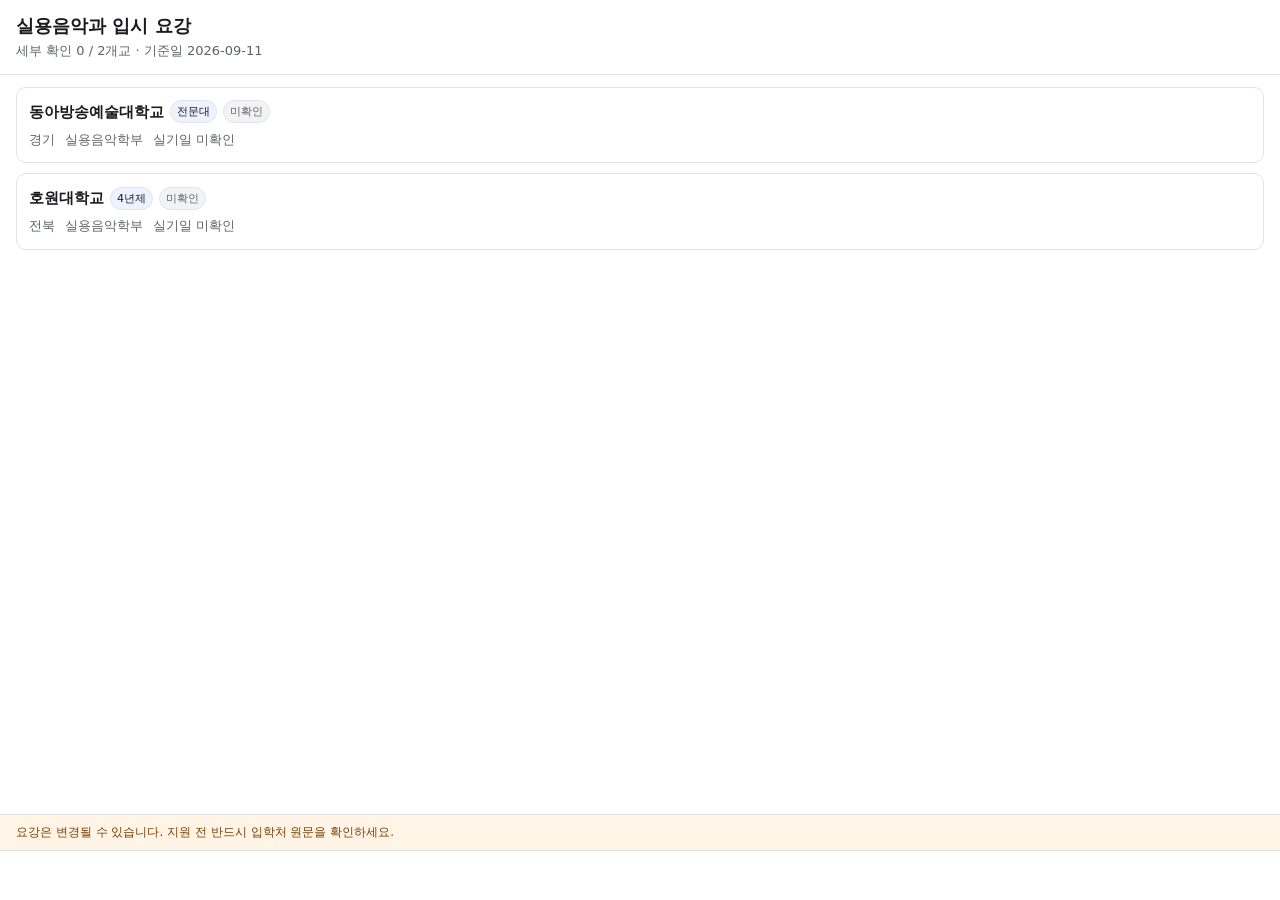
==== index.html @ 83bbf764 "feat: 앱 셸과 학교 목록 화면 (면책 상시 노출, 광고 자리 예약) Co-Authored-By: Claude Opus 5 <noreply@anthropic.com>" ====
<!doctype html>
<html lang="ko">
<head>
  <meta charset="utf-8">
  <meta name="viewport" content="width=device-width, initial-scale=1">
  <title>실용음악과 입시 요강</title>
  <link rel="stylesheet" href="css/style.css">
</head>
<body>
  <header>
    <h1>실용음악과 입시 요강</h1>
    <div id="progress"></div>
  </header>
  <main id="screen"></main>
  <div id="ad-slot" aria-hidden="true"></div>

  <script src="js/ns.js"></script>
  <script src="data/snapshot.js"></script>
  <script src="js/schema.js"></script>
  <script src="js/conflict.js"></script>
  <script src="js/filter.js"></script>
  <script src="js/storage.js"></script>
  <script src="js/data.js"></script>
  <script src="js/ui/components.js"></script>
  <script src="js/ui/list.js"></script>
  <script src="js/app.js"></script>
  <script>PM.app.start();</script>
</body>
</html>
---- css/style.css ----
:root {
  --bg: #ffffff; --fg: #1b1b1f; --muted: #5f6368;
  --line: #e3e3e7; --accent: #2b5cd9; --warn: #b3261e;
  --ad-h: 50px;
}
* { box-sizing: border-box; }
body {
  margin: 0; background: var(--bg); color: var(--fg);
  font: 15px/1.6 system-ui, "Malgun Gothic", sans-serif;
  padding-bottom: calc(var(--ad-h) + 44px);
}
header { padding: 12px 16px; border-bottom: 1px solid var(--line); }
h1 { font-size: 18px; margin: 0; }
#progress { color: var(--muted); font-size: 13px; }
main { padding: 12px 16px; }

.card { border: 1px solid var(--line); border-radius: 10px; padding: 12px; margin-bottom: 10px; cursor: pointer; }
.card:focus { outline: 2px solid var(--accent); }
.card-head { display: flex; align-items: center; gap: 6px; flex-wrap: wrap; }
.card-name { font-weight: 700; }
.card-meta { display: flex; gap: 10px; flex-wrap: wrap; color: var(--muted); font-size: 13px; margin-top: 6px; }

.badge { font-size: 11px; padding: 2px 6px; border-radius: 999px; border: 1px solid var(--line); }
.badge.type { background: #eef2ff; }
.badge.level-확인됨 { background: #e6f4ea; }
.badge.level-부분확인 { background: #fef7e0; }
.badge.level-미확인 { background: #f1f3f4; color: var(--muted); }

.empty { color: var(--muted); text-align: center; padding: 32px 0; }

.disclaimer {
  position: fixed; left: 0; right: 0; bottom: var(--ad-h);
  background: #fff4e5; color: #7a4100; font-size: 12px;
  padding: 8px 16px; border-top: 1px solid var(--line);
}
/* 2단계 AdMob 배너 자리 — 지금은 비워 둔다 */
#ad-slot {
  position: fixed; left: 0; right: 0; bottom: 0;
  height: var(--ad-h); border-top: 1px solid var(--line);
}
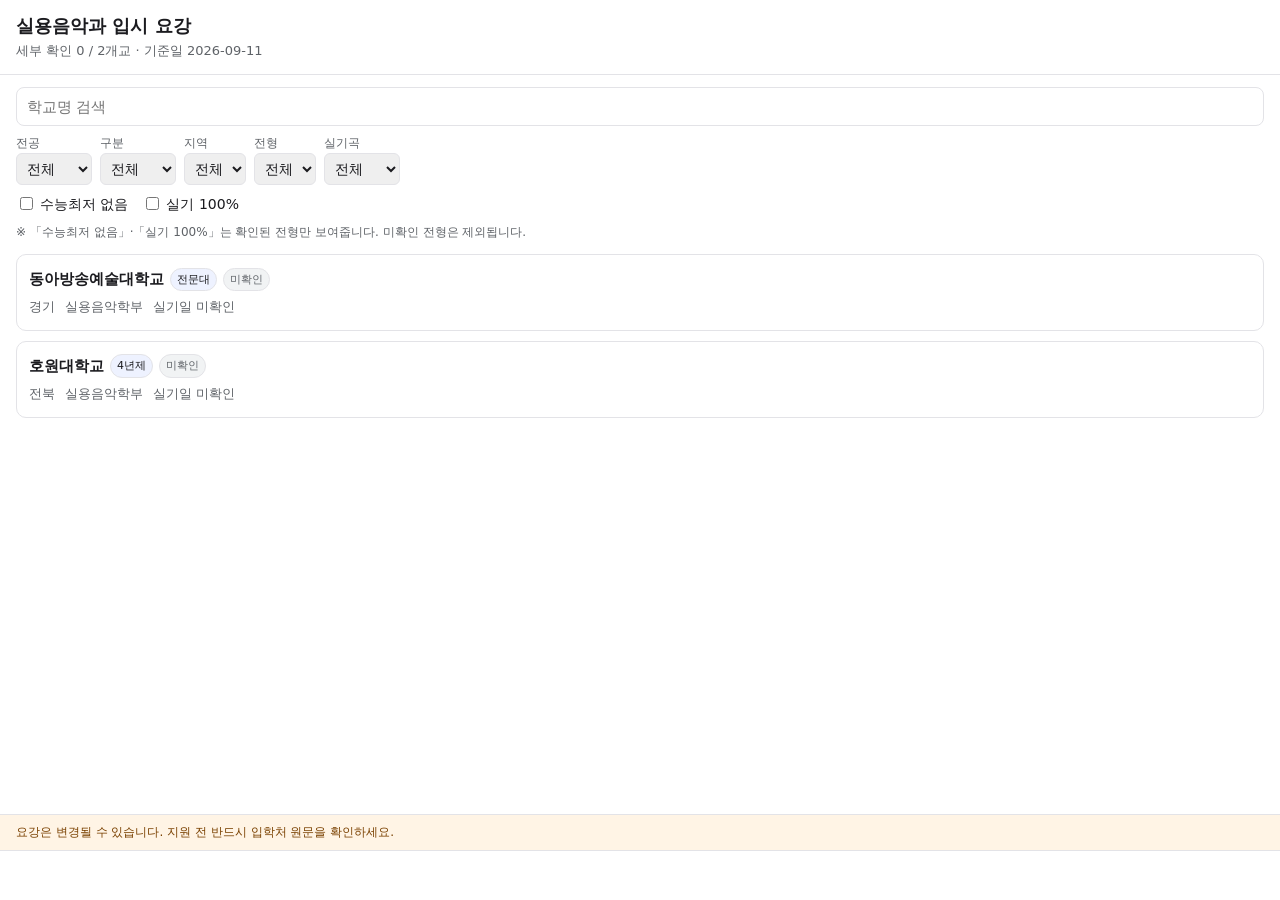
==== commit 20f71c96: "feat: 필터 UI — 전공·구분·지역·전형·실기곡·수능최저·실기100% Co-Authored-By: Claude Opus 5 <noreply@anthropic.com>" ====
--- a/index.html
+++ b/index.html
@@ -23,6 +23,7 @@
   <script src="js/data.js"></script>
   <script src="js/ui/components.js"></script>
   <script src="js/ui/list.js"></script>
+  <script src="js/ui/filterbar.js"></script>
   <script src="js/app.js"></script>
   <script>PM.app.start();</script>
 </body>
--- a/css/style.css
+++ b/css/style.css
@@ -38,3 +38,12 @@
   position: fixed; left: 0; right: 0; bottom: 0;
   height: var(--ad-h); border-top: 1px solid var(--line);
 }
+
+.filterbar { margin-bottom: 12px; }
+.search { width: 100%; padding: 10px; border: 1px solid var(--line); border-radius: 8px; font-size: 15px; }
+.filter-row { display: flex; gap: 8px; flex-wrap: wrap; margin-top: 8px; }
+.field { display: flex; flex-direction: column; font-size: 12px; color: var(--muted); }
+.field select { padding: 6px; border: 1px solid var(--line); border-radius: 6px; font-size: 14px; color: var(--fg); }
+.filter-checks { display: flex; gap: 14px; margin-top: 8px; flex-wrap: wrap; }
+.check { display: flex; align-items: center; gap: 4px; font-size: 14px; }
+.filter-note { font-size: 12px; color: var(--muted); margin: 8px 0 0; }
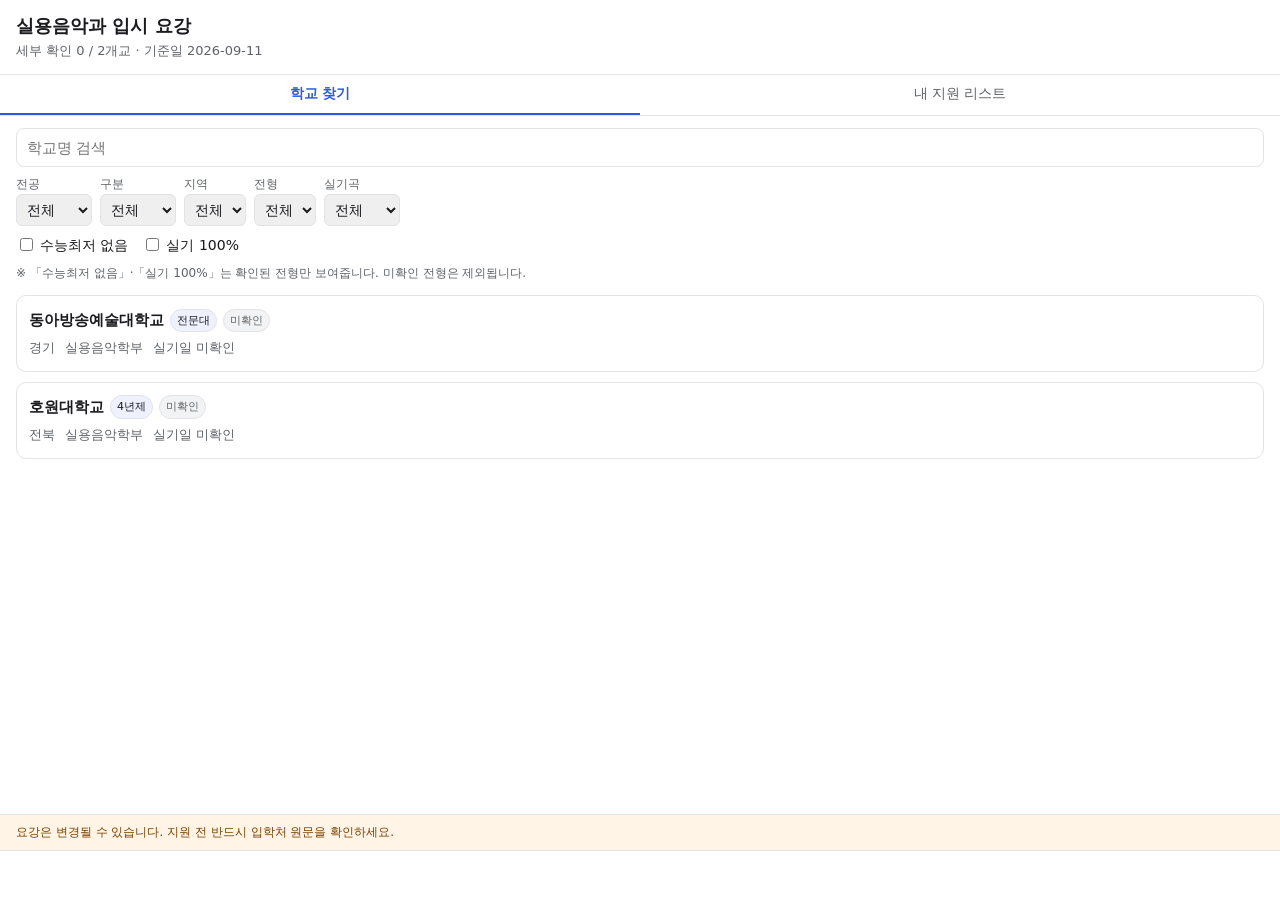
==== commit 7dfebd2c: "feat: 내 지원 리스트와 실기고사일 충돌 경고 찜한 학교를 모아 보여주고 같은 날짜에 실기고사가 겹치는 지원을 빨간 경고로 표시한다. 실기고사일이 미확인인 지원은 충돌 검사에서" ====
--- a/index.html
+++ b/index.html
@@ -11,6 +11,10 @@
     <h1>실용음악과 입시 요강</h1>
     <div id="progress"></div>
   </header>
+  <nav class="tabs">
+    <button type="button" data-tab="list" class="active">학교 찾기</button>
+    <button type="button" data-tab="mylist">내 지원 리스트</button>
+  </nav>
   <main id="screen"></main>
   <div id="ad-slot" aria-hidden="true"></div>
 
@@ -24,6 +28,8 @@
   <script src="js/ui/components.js"></script>
   <script src="js/ui/list.js"></script>
   <script src="js/ui/filterbar.js"></script>
+  <script src="js/ui/detail.js"></script>
+  <script src="js/ui/mylist.js"></script>
   <script src="js/app.js"></script>
   <script>PM.app.start();</script>
 </body>
--- a/css/style.css
+++ b/css/style.css
@@ -47,3 +47,35 @@
 .filter-checks { display: flex; gap: 14px; margin-top: 8px; flex-wrap: wrap; }
 .check { display: flex; align-items: center; gap: 4px; font-size: 14px; }
 .filter-note { font-size: 12px; color: var(--muted); margin: 8px 0 0; }
+
+.detail-head { display: flex; align-items: center; gap: 8px; flex-wrap: wrap; margin: 8px 0 4px; }
+.detail-head h2 { font-size: 18px; margin: 0; }
+.muted { color: var(--muted); font-size: 13px; }
+.back-btn, .pick-btn { background: none; border: 1px solid var(--line); border-radius: 6px; padding: 6px 10px; font-size: 13px; cursor: pointer; }
+.track { border: 1px solid var(--line); border-radius: 10px; padding: 12px; margin: 12px 0; }
+.track-head { display: flex; align-items: center; gap: 8px; flex-wrap: wrap; margin-bottom: 8px; }
+.track-name { font-weight: 700; }
+.sec { margin-top: 12px; }
+.sec-title { font-size: 13px; color: var(--muted); margin: 0 0 4px; }
+.row { display: flex; justify-content: space-between; gap: 12px; padding: 3px 0; border-bottom: 1px dotted var(--line); }
+.row-label { color: var(--muted); font-size: 13px; flex: 0 0 auto; }
+.row-value { text-align: right; min-width: 0; overflow-wrap: break-word; word-break: break-word; }
+.prep { border: 1px dashed #b28900; background: #fffbe6; border-radius: 10px; padding: 12px; margin: 12px 0; }
+.prep-tag { font-size: 11px; color: #7a5c00; font-weight: 700; margin-bottom: 6px; }
+.prep ul { margin: 0; padding-left: 18px; }
+.source-link { display: block; text-align: center; padding: 12px; background: var(--accent); color: #fff; border-radius: 8px; text-decoration: none; margin: 12px 0; }
+.source-missing { text-align: center; color: var(--muted); padding: 12px; }
+
+.conflict { border: 2px solid var(--warn); background: #fdeceb; border-radius: 10px; padding: 12px; margin: 12px 0; }
+.conflict-title { font-weight: 700; color: var(--warn); margin-bottom: 6px; }
+.conflict-line { font-size: 14px; }
+.pick-row { display: flex; align-items: center; gap: 8px; flex-wrap: wrap; padding: 10px; border: 1px solid var(--line); border-radius: 8px; margin-bottom: 8px; }
+.pick-row.has-conflict { border-color: var(--warn); }
+.pick-name { flex: 1; text-align: left; background: none; border: none; font-size: 15px; padding: 0; cursor: pointer; color: var(--fg); }
+.pick-dates { font-size: 13px; color: var(--muted); }
+.conflict-tag { font-size: 11px; background: var(--warn); color: #fff; padding: 2px 6px; border-radius: 999px; }
+.remove-btn { background: none; border: 1px solid var(--line); border-radius: 6px; padding: 4px 8px; font-size: 12px; cursor: pointer; }
+.unknown-dates { border: 1px solid var(--line); background: #f8f9fa; border-radius: 8px; padding: 10px; font-size: 13px; color: var(--muted); margin-top: 12px; }
+nav.tabs { display: flex; border-bottom: 1px solid var(--line); }
+nav.tabs button { flex: 1; padding: 10px; background: none; border: none; border-bottom: 2px solid transparent; font-size: 14px; cursor: pointer; color: var(--muted); }
+nav.tabs button.active { color: var(--accent); border-bottom-color: var(--accent); font-weight: 700; }
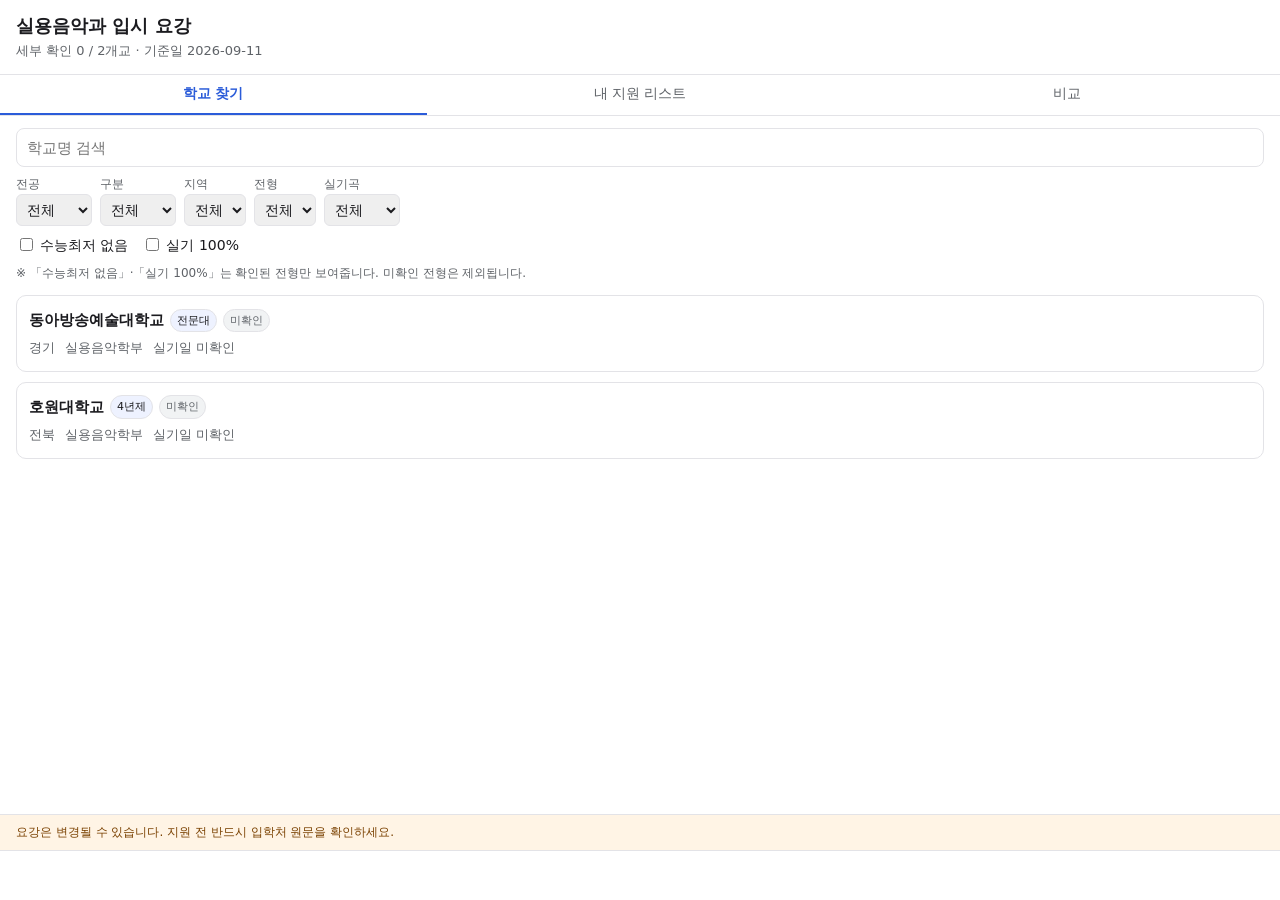
==== commit 1002784b: "feat: 학교 비교 화면 (최대 3곳, 가로 스크롤 격리) 찜한 학교를 열로 놓고 항목을 행으로 대조하는 비교 탭을 추가한다. 최대 3곳까지만 비교하고 초과분은 안내 문구로 알린" ====
--- a/index.html
+++ b/index.html
@@ -14,6 +14,7 @@
   <nav class="tabs">
     <button type="button" data-tab="list" class="active">학교 찾기</button>
     <button type="button" data-tab="mylist">내 지원 리스트</button>
+    <button type="button" data-tab="compare">비교</button>
   </nav>
   <main id="screen"></main>
   <div id="ad-slot" aria-hidden="true"></div>
@@ -30,6 +31,7 @@
   <script src="js/ui/filterbar.js"></script>
   <script src="js/ui/detail.js"></script>
   <script src="js/ui/mylist.js"></script>
+  <script src="js/ui/compare.js"></script>
   <script src="js/app.js"></script>
   <script>PM.app.start();</script>
 </body>
--- a/css/style.css
+++ b/css/style.css
@@ -79,3 +79,10 @@
 nav.tabs { display: flex; border-bottom: 1px solid var(--line); }
 nav.tabs button { flex: 1; padding: 10px; background: none; border: none; border-bottom: 2px solid transparent; font-size: 14px; cursor: pointer; color: var(--muted); }
 nav.tabs button.active { color: var(--accent); border-bottom-color: var(--accent); font-weight: 700; }
+.mylist-loading { color: var(--muted); text-align: center; padding: 32px 0; }
+
+.table-scroll { overflow-x: auto; }
+.cmp-table { border-collapse: collapse; width: 100%; font-size: 13px; }
+.cmp-table th, .cmp-table td { border: 1px solid var(--line); padding: 8px; text-align: left; vertical-align: top; }
+.cmp-table thead th { background: #f8f9fa; white-space: nowrap; }
+.cmp-name { background: none; border: none; font-weight: 700; font-size: 13px; cursor: pointer; color: var(--accent); padding: 0; }
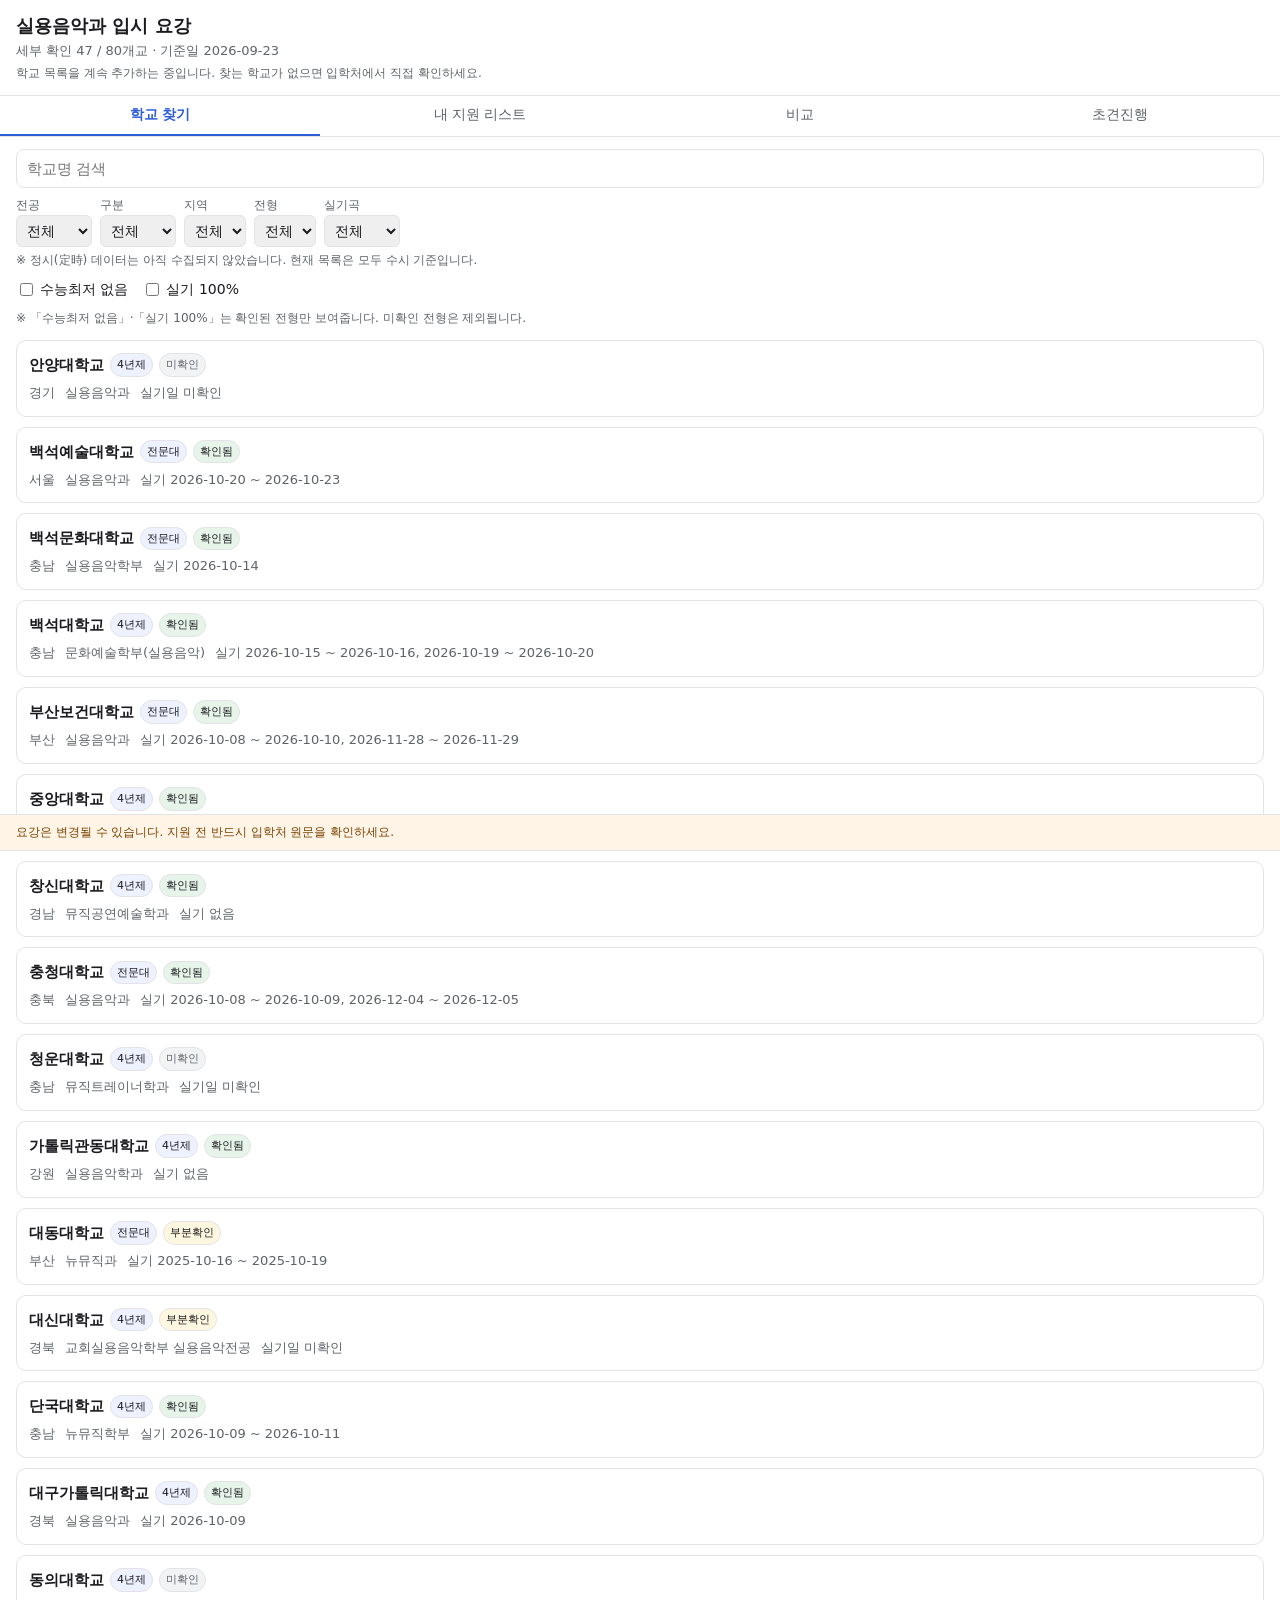
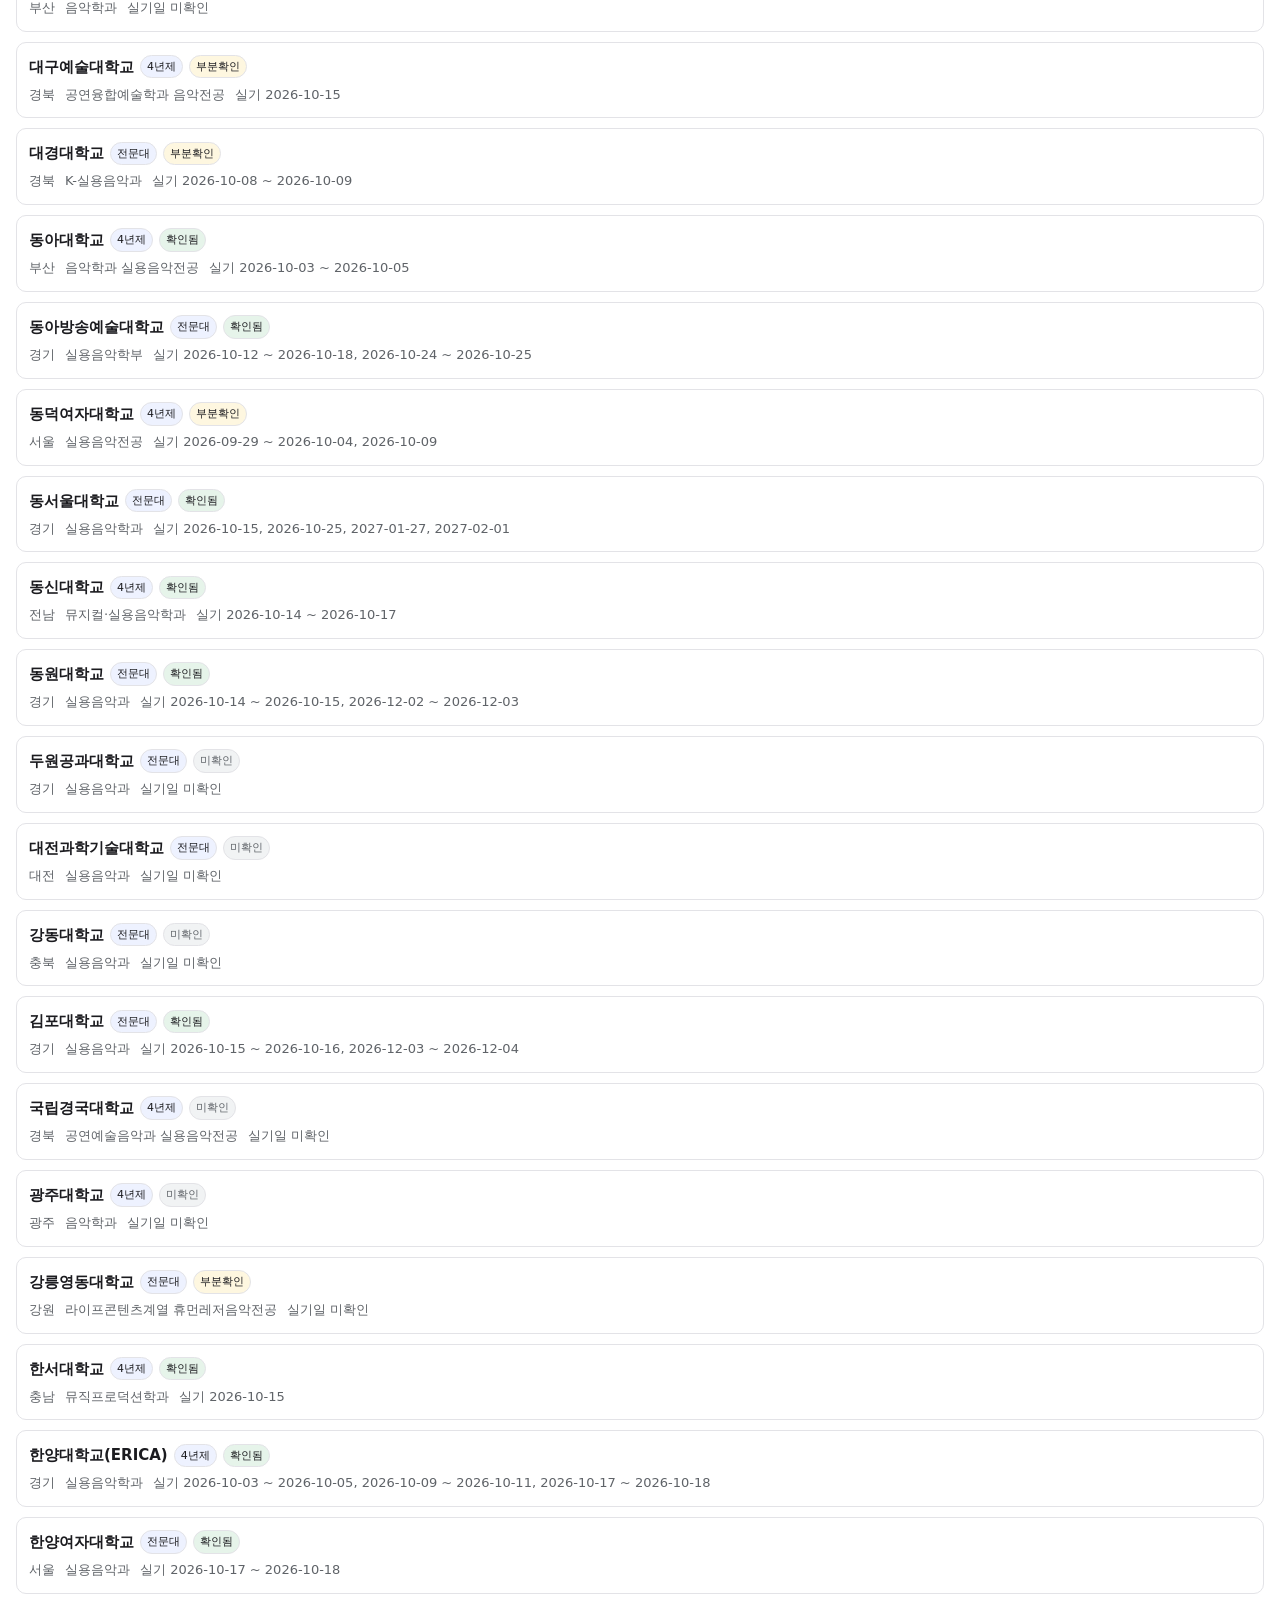
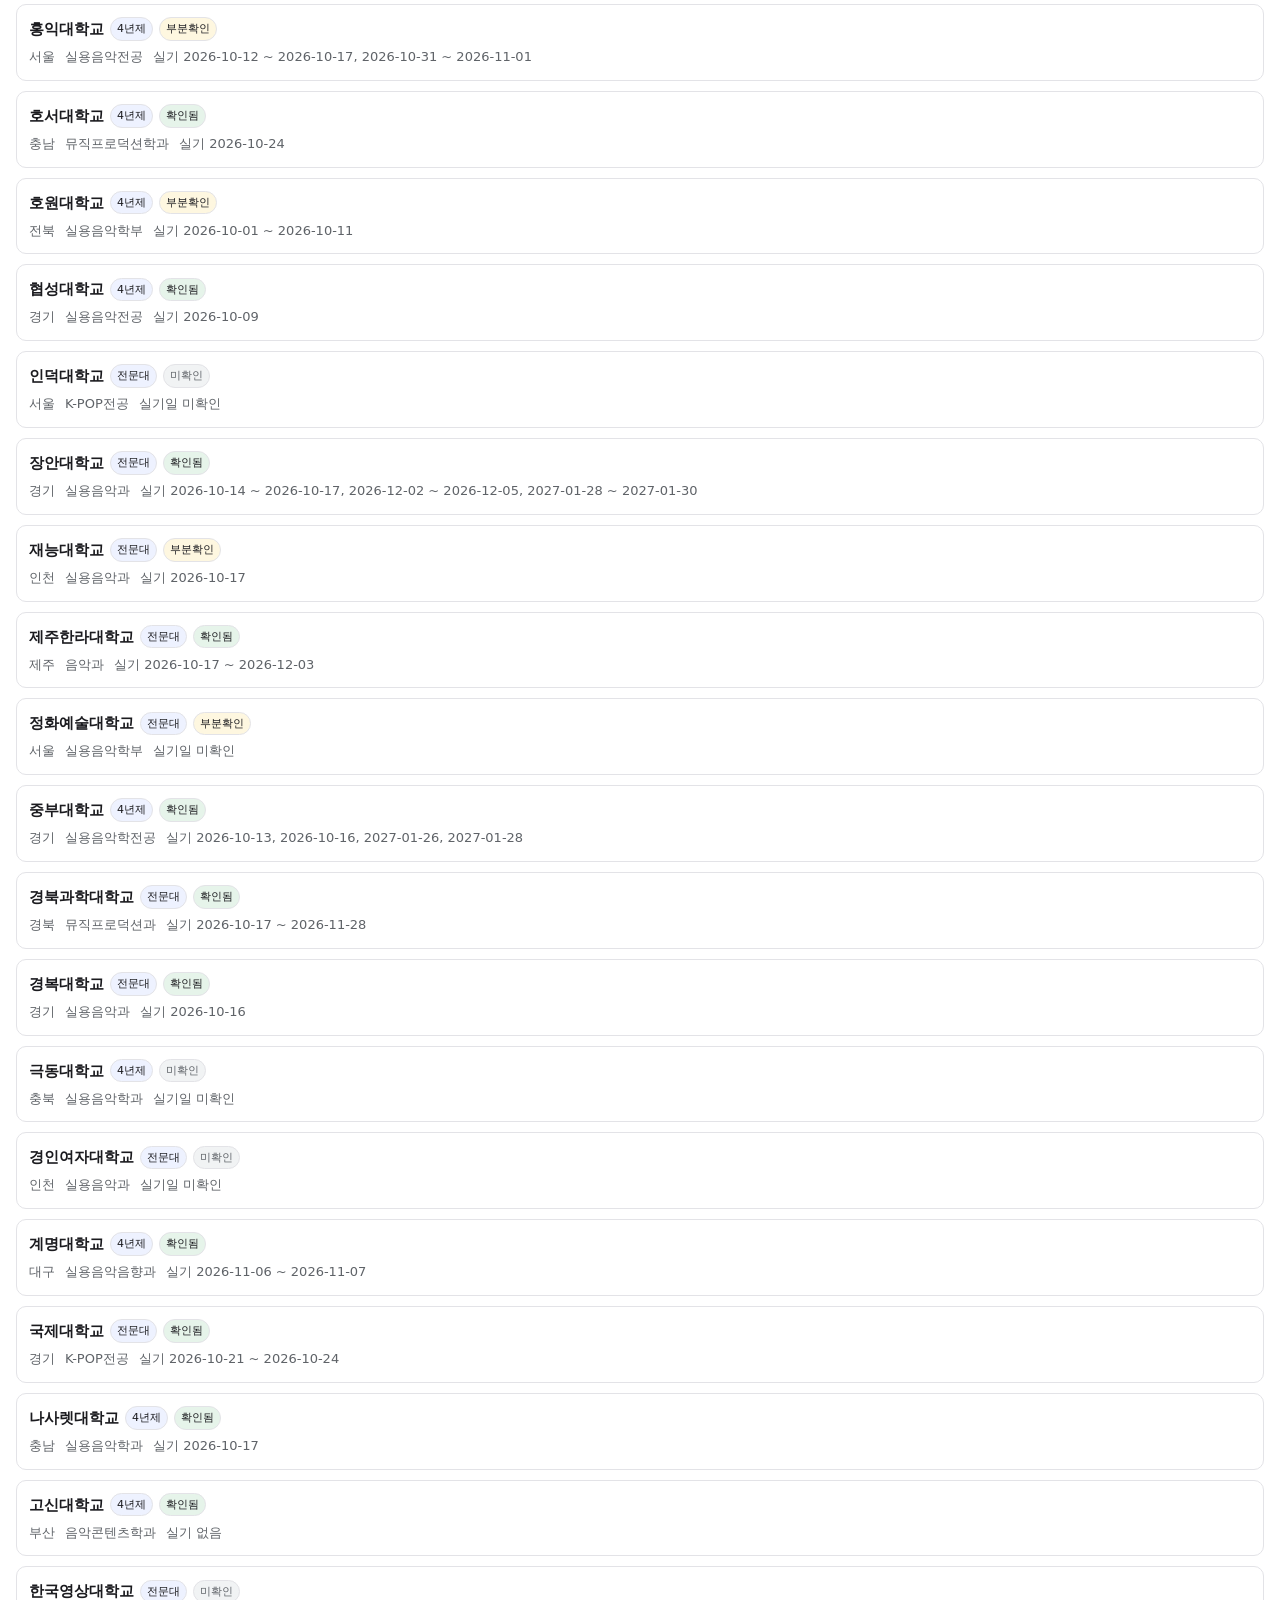
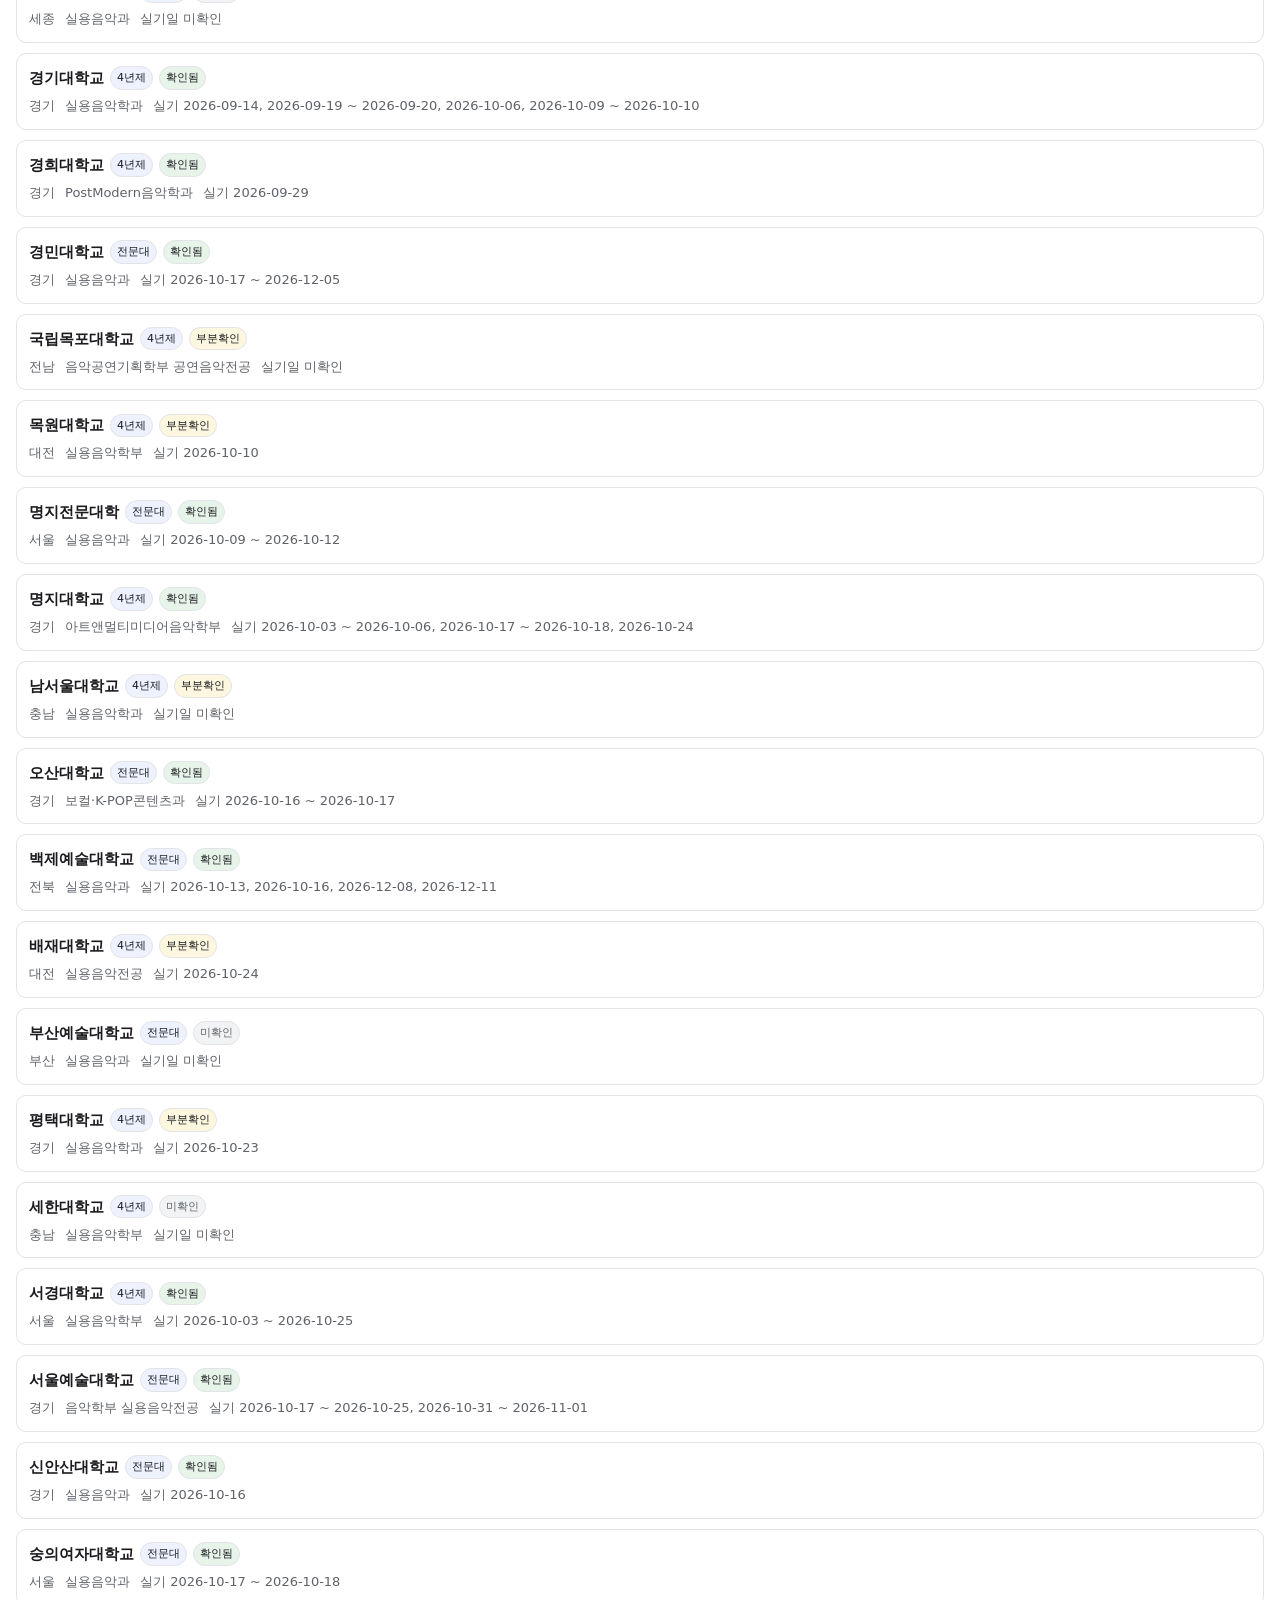
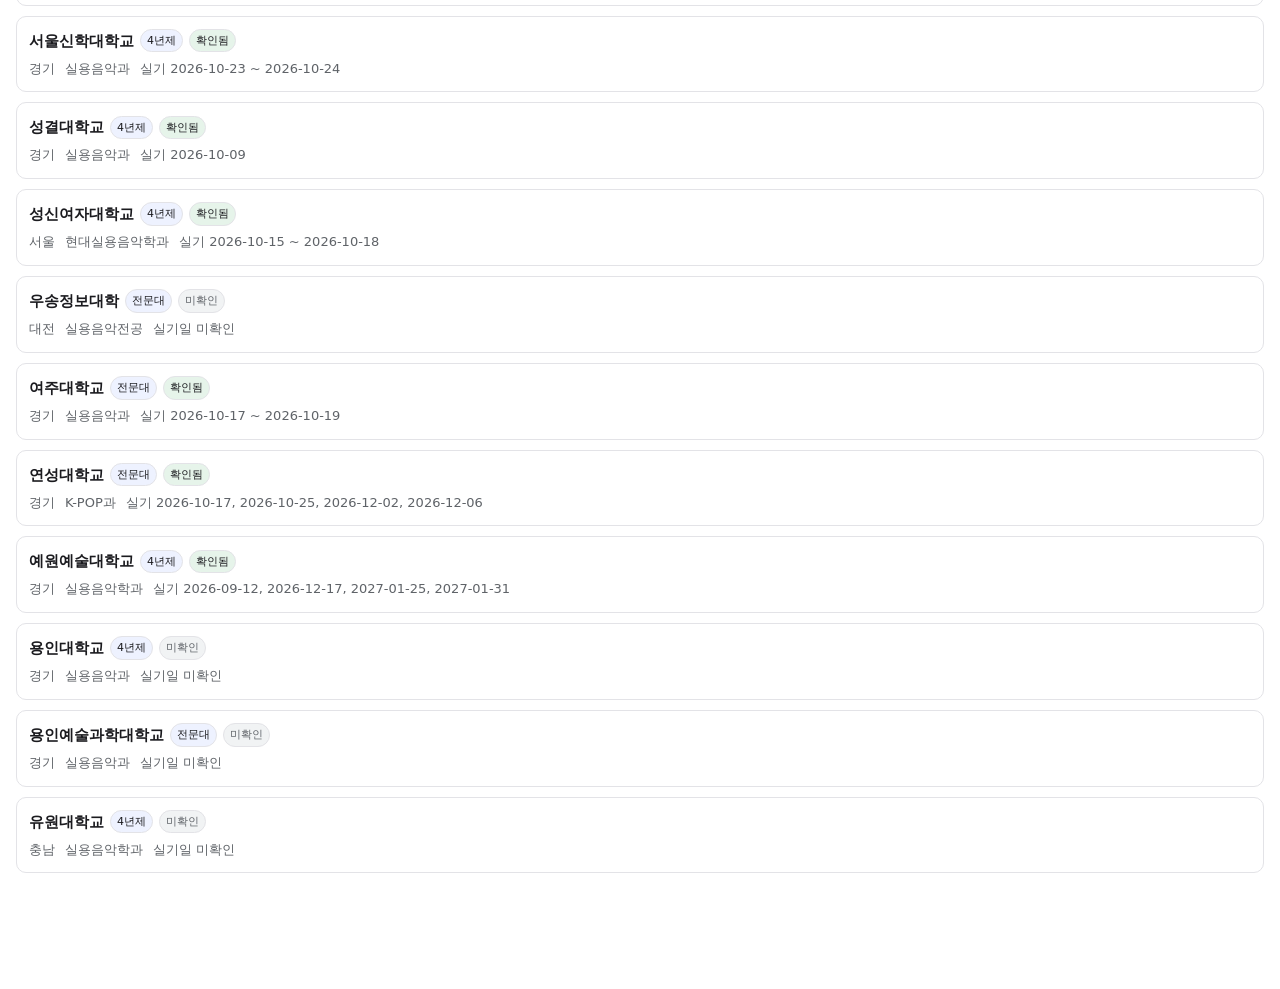
==== commit 8ac187e7: "feat: 비교 옆에 초견진행 탭 추가 — 코드 초견 연습용 오선지 8장 미디·작곡 실기 대비용으로 8마디(2단×4마디)짜리 코드 진행 8개를 실제 오선지+코드네임+온쉼표 표기로 " ====
--- a/index.html
+++ b/index.html
@@ -5,6 +5,8 @@
   <meta name="viewport" content="width=device-width, initial-scale=1">
   <title>실용음악과 입시 요강</title>
   <link rel="stylesheet" href="css/style.css">
+  <link rel="preconnect" href="https://fonts.gstatic.com" crossorigin>
+  <link rel="stylesheet" href="https://fonts.googleapis.com/css2?family=Noto+Music&display=swap">
 </head>
 <body>
   <header>
@@ -15,6 +17,7 @@
     <button type="button" data-tab="list" class="active">학교 찾기</button>
     <button type="button" data-tab="mylist">내 지원 리스트</button>
     <button type="button" data-tab="compare">비교</button>
+    <button type="button" data-tab="sightreading">초견진행</button>
   </nav>
   <main id="screen"></main>
   <div id="ad-slot" aria-hidden="true"></div>
@@ -32,6 +35,7 @@
   <script src="js/ui/detail.js"></script>
   <script src="js/ui/mylist.js"></script>
   <script src="js/ui/compare.js"></script>
+  <script src="js/ui/sightreading.js"></script>
   <script src="js/app.js"></script>
   <script>PM.app.start();</script>
 </body>
--- a/css/style.css
+++ b/css/style.css
@@ -12,6 +12,7 @@
 header { padding: 12px 16px; border-bottom: 1px solid var(--line); }
 h1 { font-size: 18px; margin: 0; }
 #progress { color: var(--muted); font-size: 13px; }
+.expansion-notice { color: var(--muted); font-size: 12px; margin-top: 2px; }
 main { padding: 12px 16px; }
 
 .card { border: 1px solid var(--line); border-radius: 10px; padding: 12px; margin-bottom: 10px; cursor: pointer; }
@@ -47,6 +48,7 @@
 .filter-checks { display: flex; gap: 14px; margin-top: 8px; flex-wrap: wrap; }
 .check { display: flex; align-items: center; gap: 4px; font-size: 14px; }
 .filter-note { font-size: 12px; color: var(--muted); margin: 8px 0 0; }
+.season-notice { font-size: 12px; color: var(--muted); margin: 4px 0 0; }
 
 .detail-head { display: flex; align-items: center; gap: 8px; flex-wrap: wrap; margin: 8px 0 4px; }
 .detail-head h2 { font-size: 18px; margin: 0; }
@@ -81,6 +83,57 @@
 nav.tabs button.active { color: var(--accent); border-bottom-color: var(--accent); font-weight: 700; }
 .mylist-loading { color: var(--muted); text-align: center; padding: 32px 0; }
 
+.sightreading h2 { font-size: 18px; margin: 0 0 4px; }
+.sr-howto {
+  margin: 12px 0 20px; padding: 10px 14px; background: #eef2ff;
+  border-radius: 8px; font-size: 13px; color: var(--fg);
+}
+.sr-sheet {
+  border: 1px solid var(--line); border-radius: 10px;
+  padding: 14px 14px 12px; margin-bottom: 18px; overflow-x: auto;
+}
+.sr-sheet-head { display: flex; align-items: baseline; justify-content: space-between; gap: 10px; margin-bottom: 30px; }
+.sr-sheet-num { font-weight: 700; color: var(--accent); font-size: 16px; }
+.sr-sheet-tag { font-size: 11px; color: var(--muted); text-transform: uppercase; letter-spacing: .03em; }
+
+.sr-system {
+  display: grid;
+  grid-template-columns: 34px repeat(4, minmax(64px, 1fr));
+  min-width: 300px;
+  margin-bottom: 8px;
+}
+.sr-system + .sr-system { margin-top: 26px; }
+.sr-clefbox { position: relative; height: 52px; }
+.sr-clef {
+  position: absolute; left: 0; top: -4px;
+  font-family: "Noto Music", serif; font-size: 42px; color: var(--fg); line-height: 1;
+}
+.sr-timesig {
+  position: absolute; left: 24px; top: 4px;
+  display: flex; flex-direction: column; align-items: center; justify-content: space-between;
+  height: 34px; font-weight: 700; font-size: 15px; color: var(--fg);
+}
+.sr-measure { position: relative; height: 52px; border-left: 1.2px solid var(--fg); }
+.sr-measure:first-of-type { border-left: none; }
+.sr-measure:last-of-type { border-right: 1.2px solid var(--fg); }
+.sr-stafflines { position: absolute; left: 0; right: 0; top: 8px; height: 36px; }
+.sr-stafflines i { position: absolute; left: 0; right: 0; height: 1px; background: var(--fg); }
+.sr-stafflines i:nth-child(1) { top: 0; }
+.sr-stafflines i:nth-child(2) { top: 9px; }
+.sr-stafflines i:nth-child(3) { top: 18px; }
+.sr-stafflines i:nth-child(4) { top: 27px; }
+.sr-stafflines i:nth-child(5) { top: 36px; }
+.sr-chordname {
+  position: absolute; left: 0; right: 0; top: -22px; text-align: center;
+  font-weight: 700; font-style: italic; font-size: 14px; color: var(--fg);
+}
+.sr-rest {
+  position: absolute; left: 0; right: 0; top: 9px; text-align: center;
+  font-family: "Noto Music", serif; font-size: 24px; color: var(--fg);
+}
+.sr-caption { margin-top: 16px; font-size: 12.5px; color: var(--muted); }
+.sr-footnote { color: var(--muted); font-size: 12px; text-align: center; margin-top: 4px; }
+
 .table-scroll { overflow-x: auto; }
 .cmp-table { border-collapse: collapse; width: 100%; font-size: 13px; }
 .cmp-table th, .cmp-table td { border: 1px solid var(--line); padding: 8px; text-align: left; vertical-align: top; }
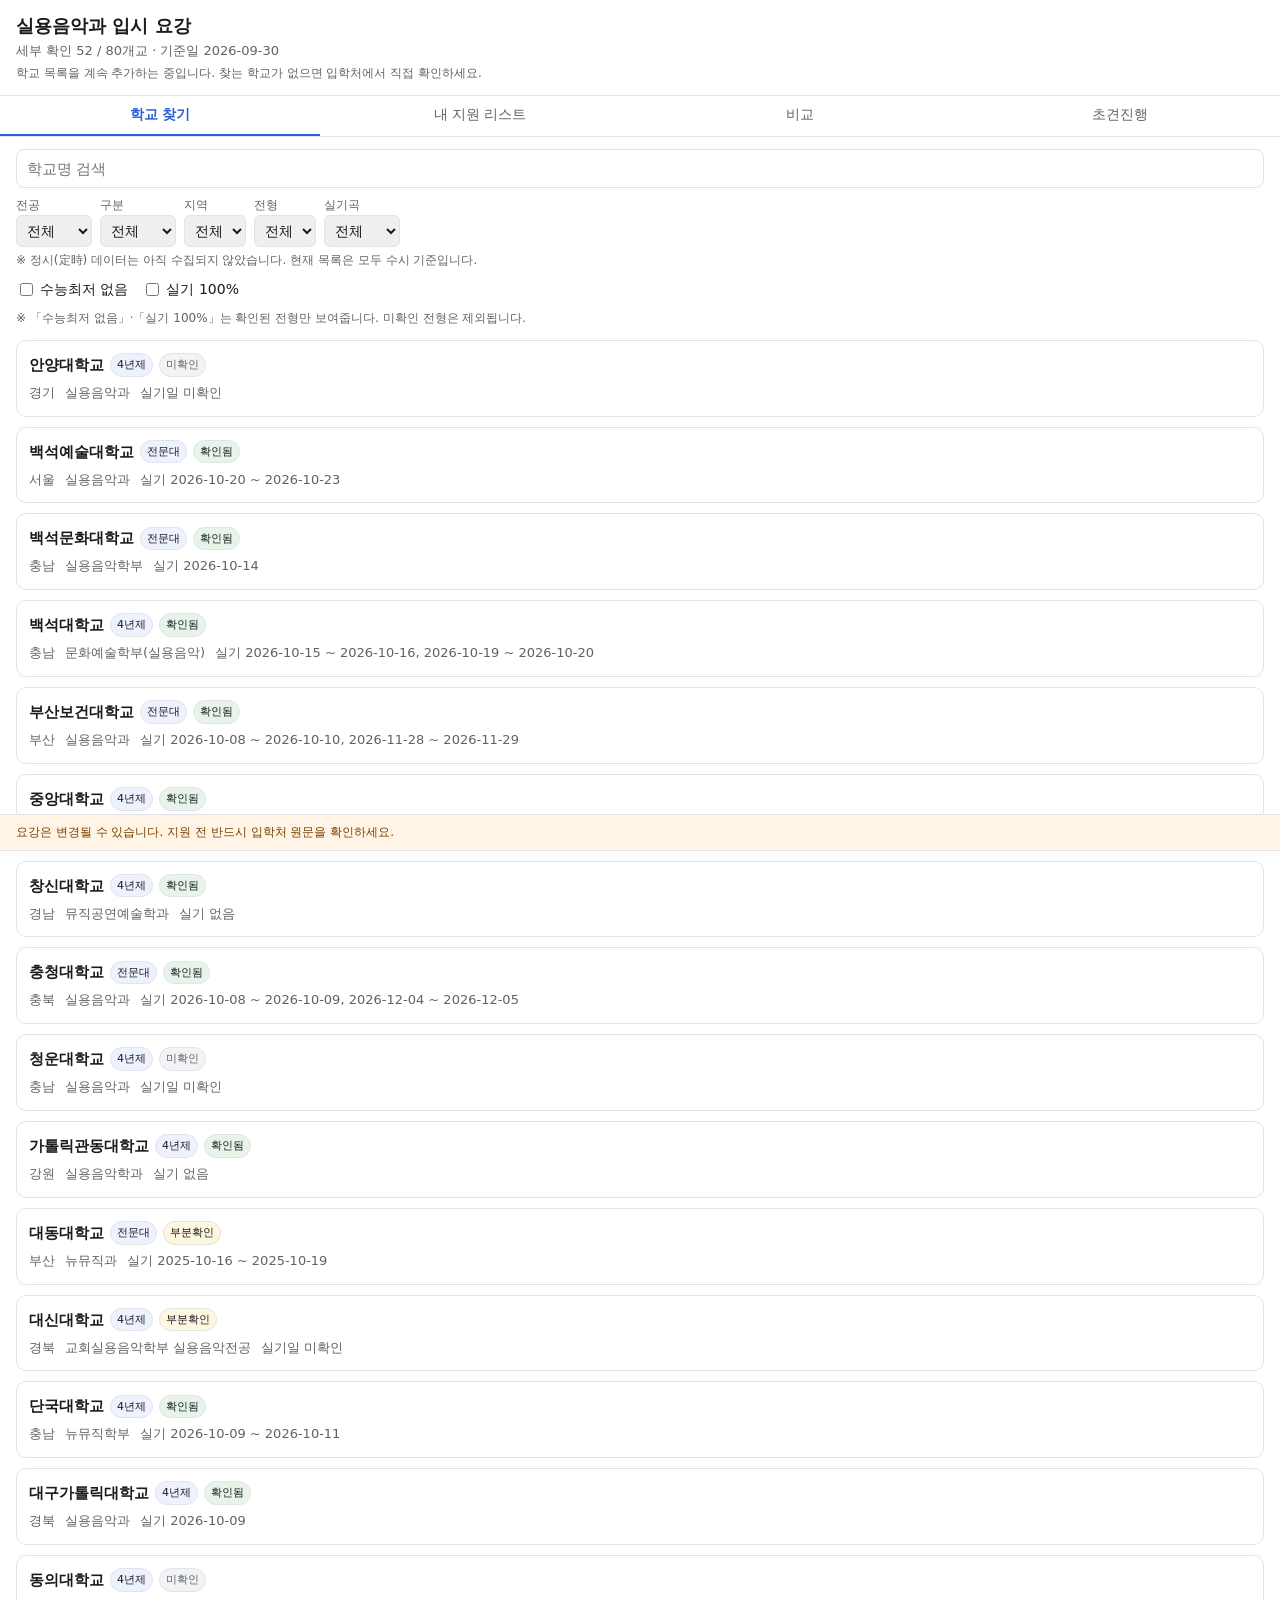
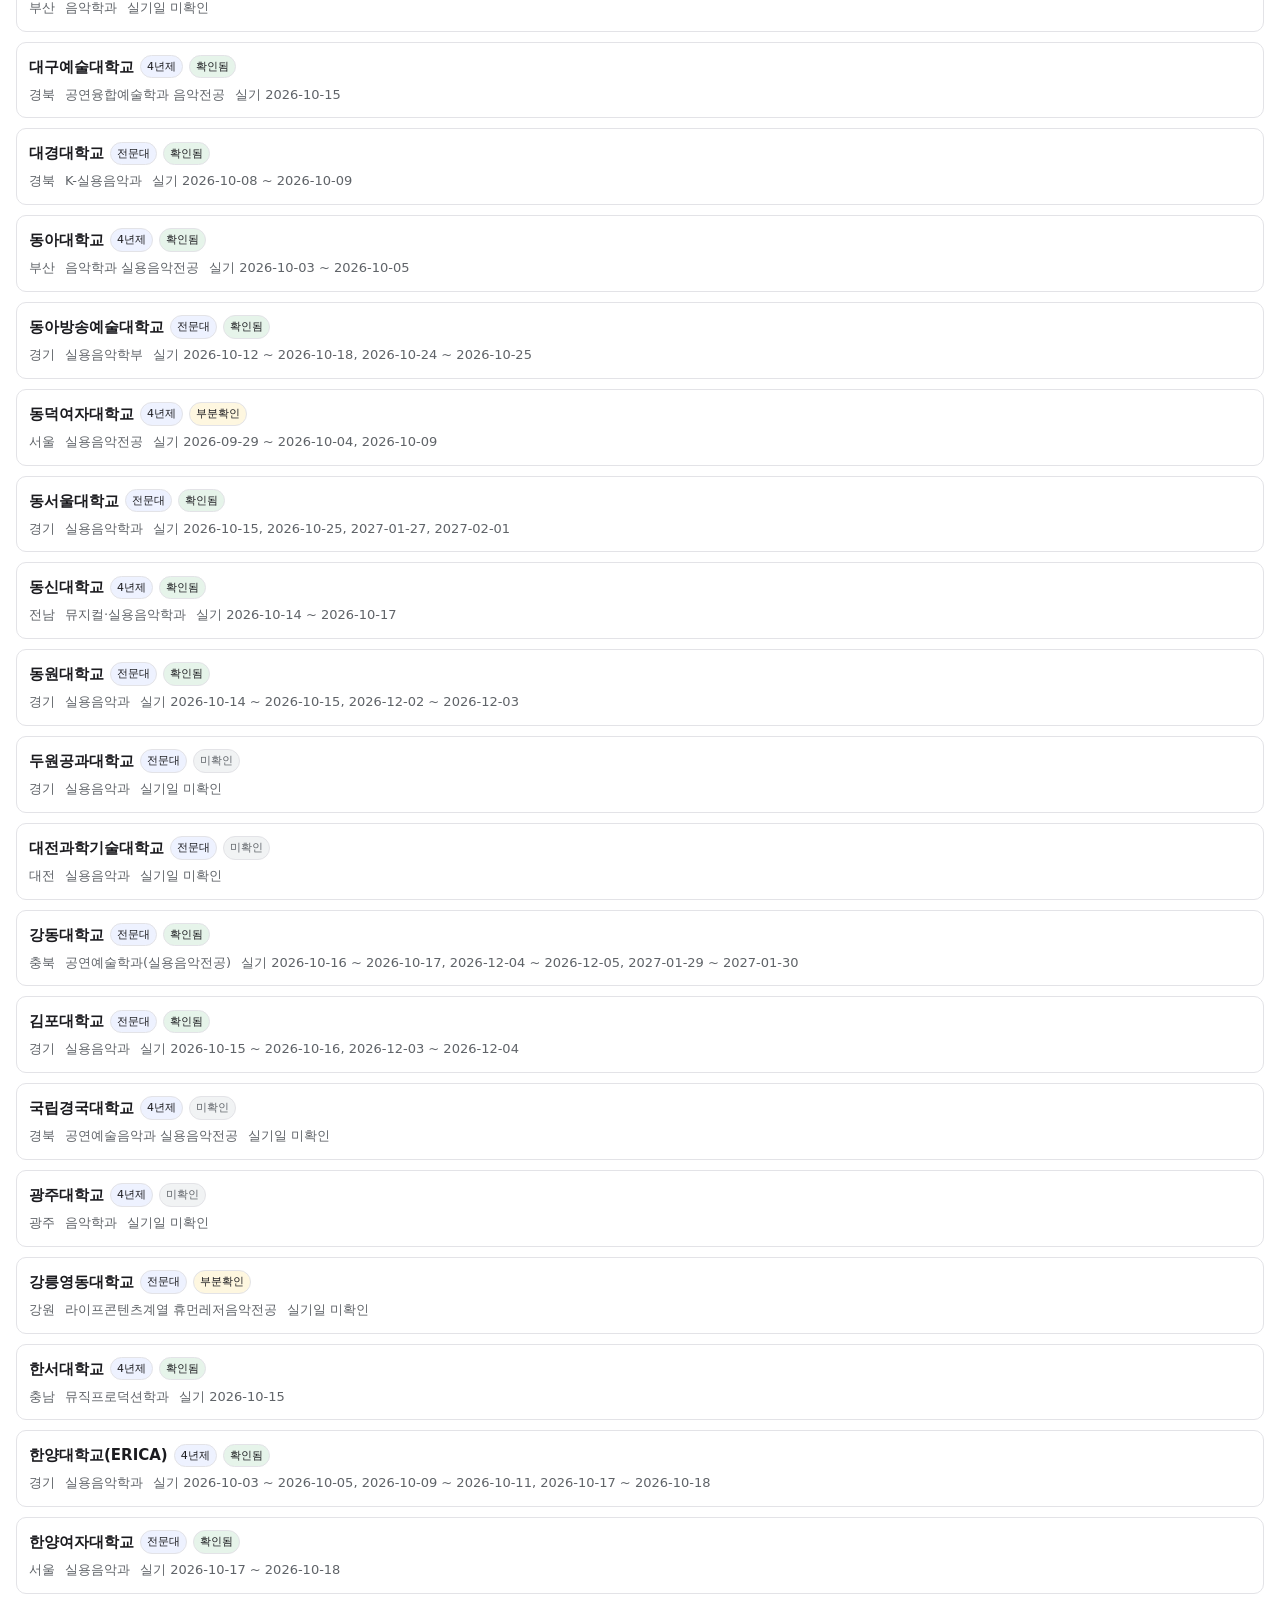
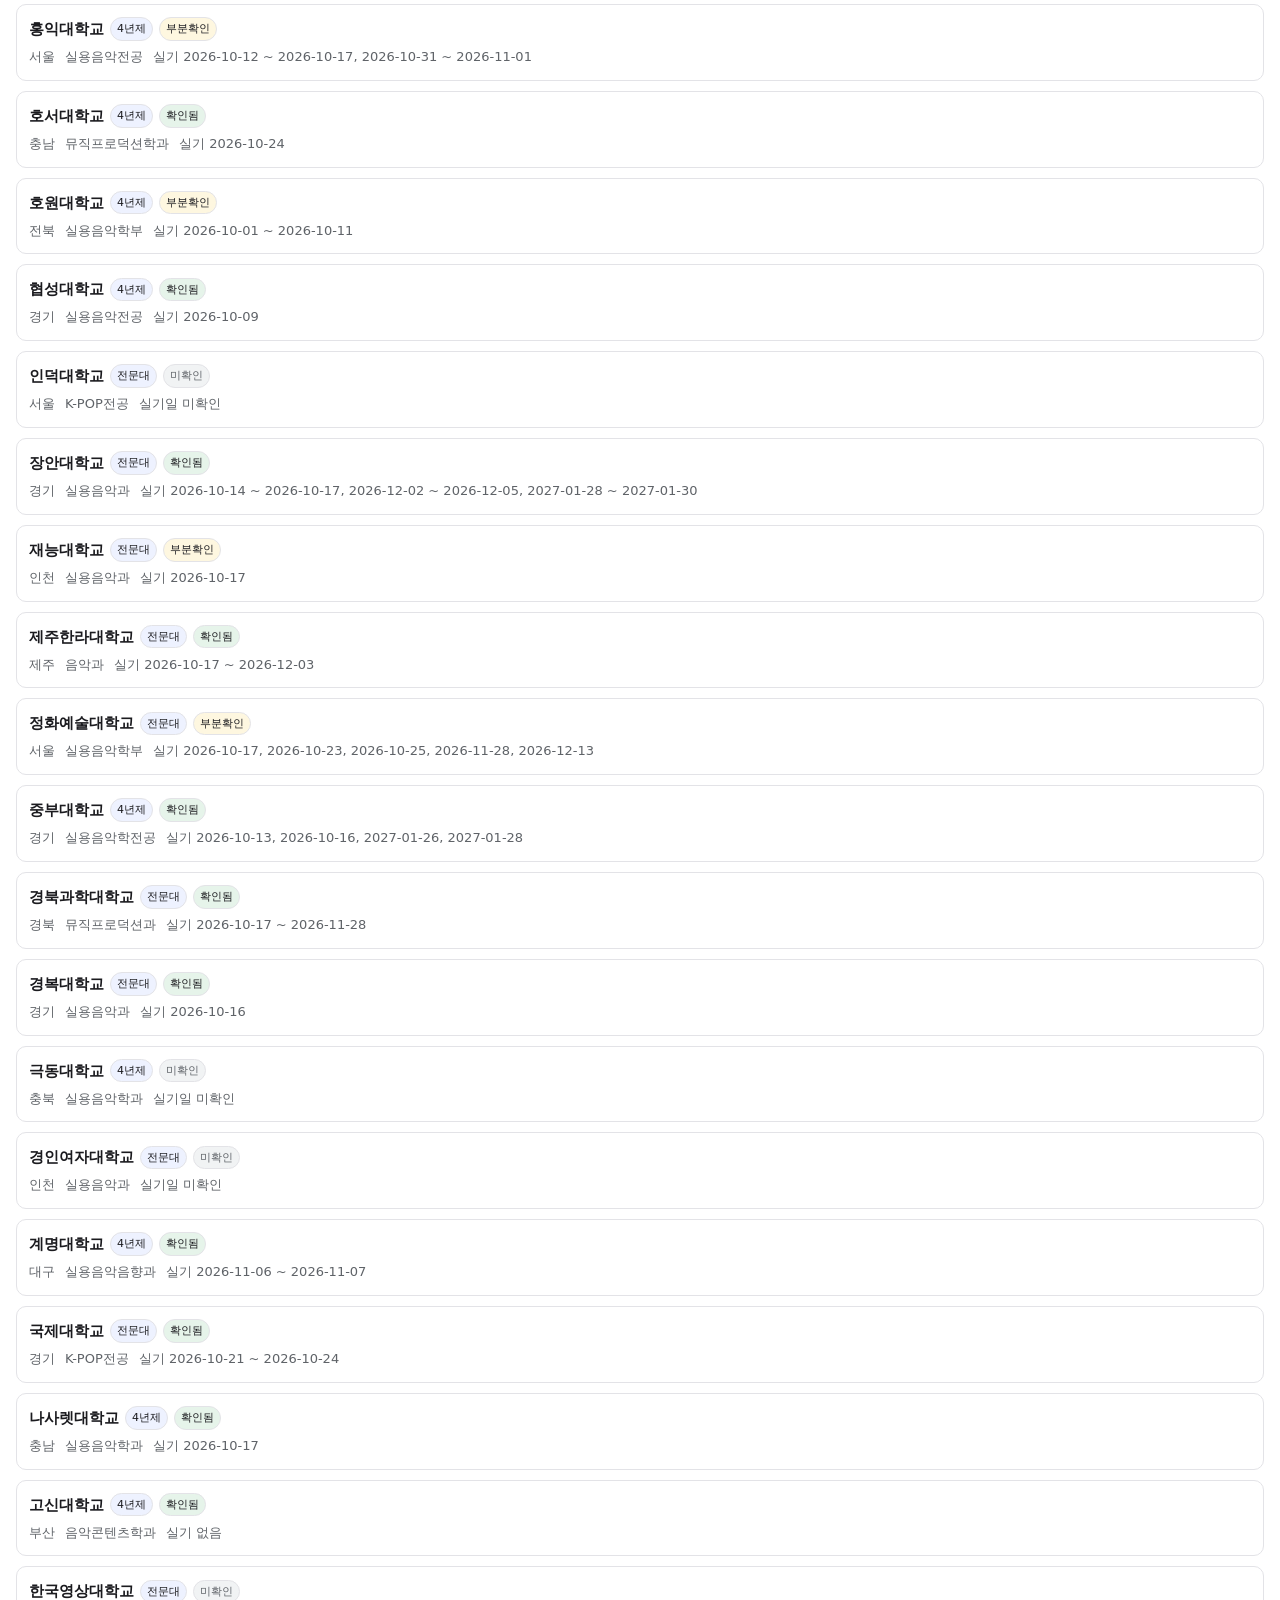
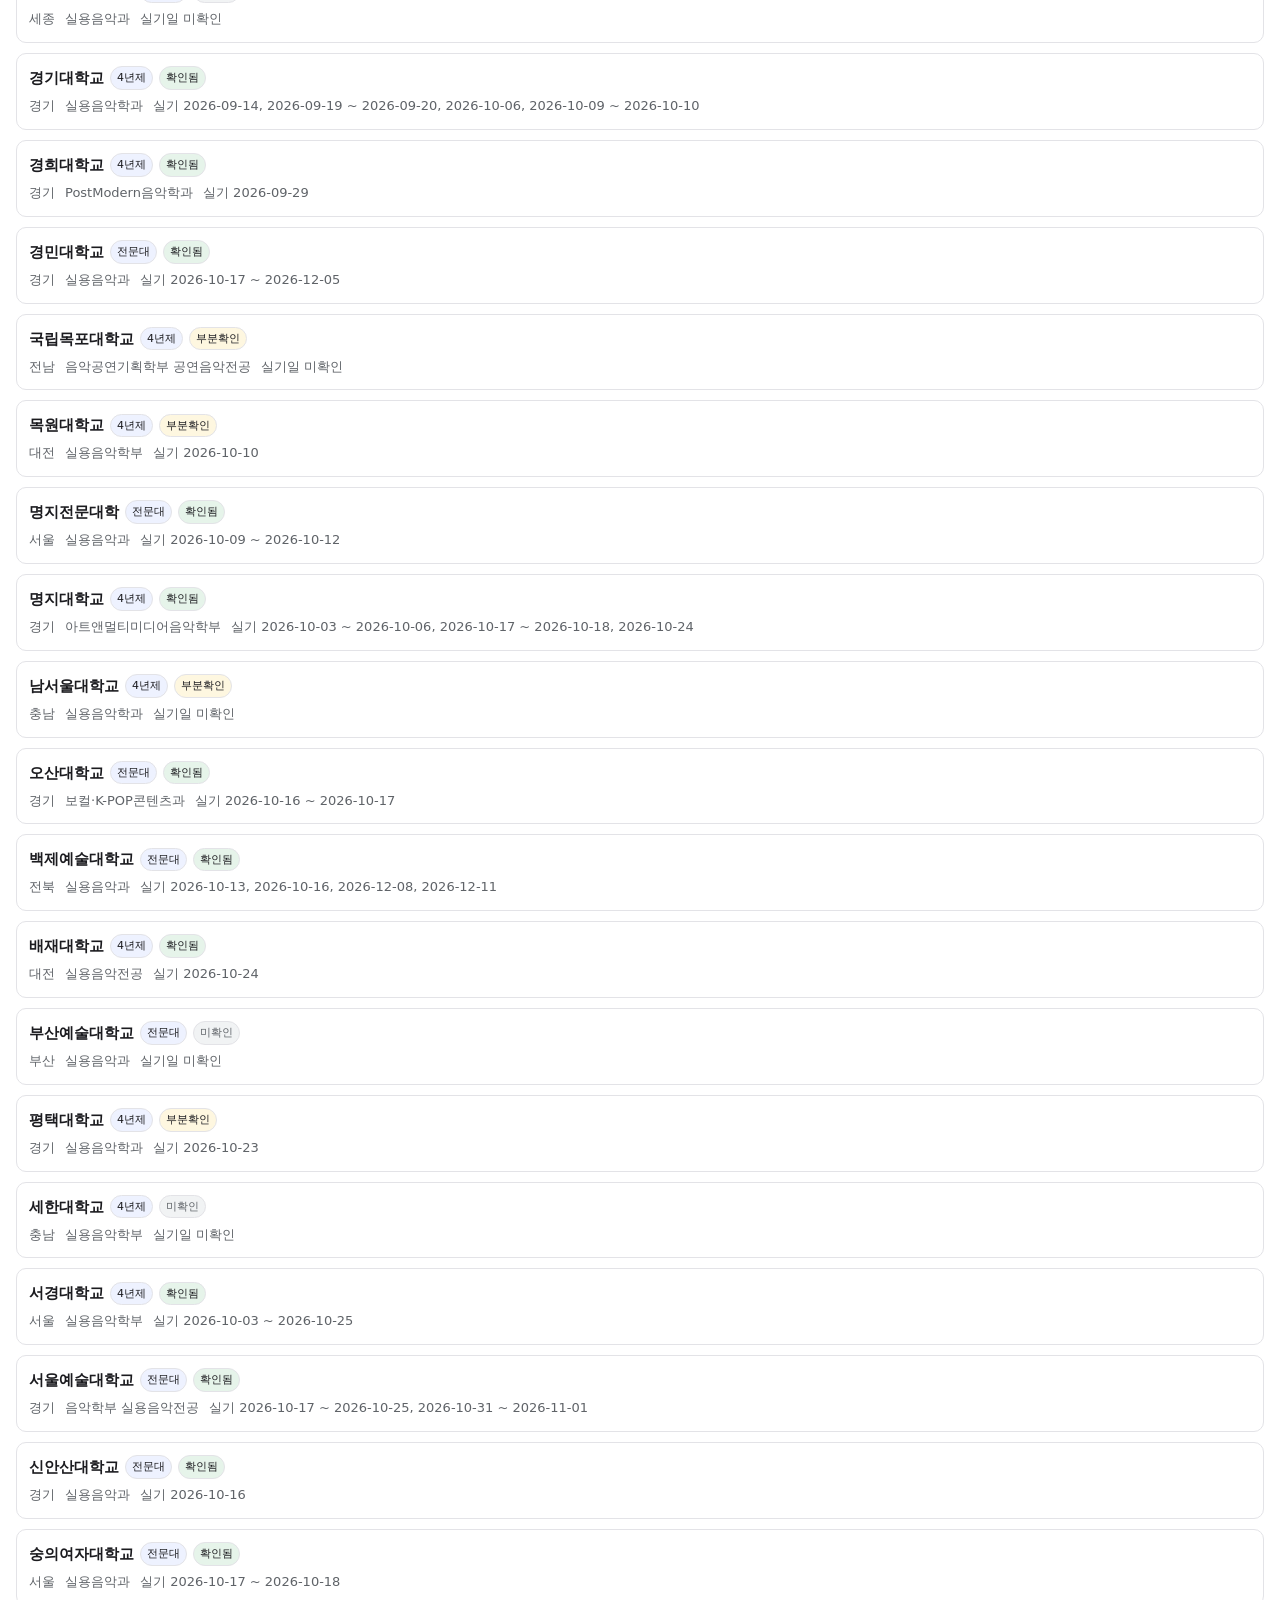
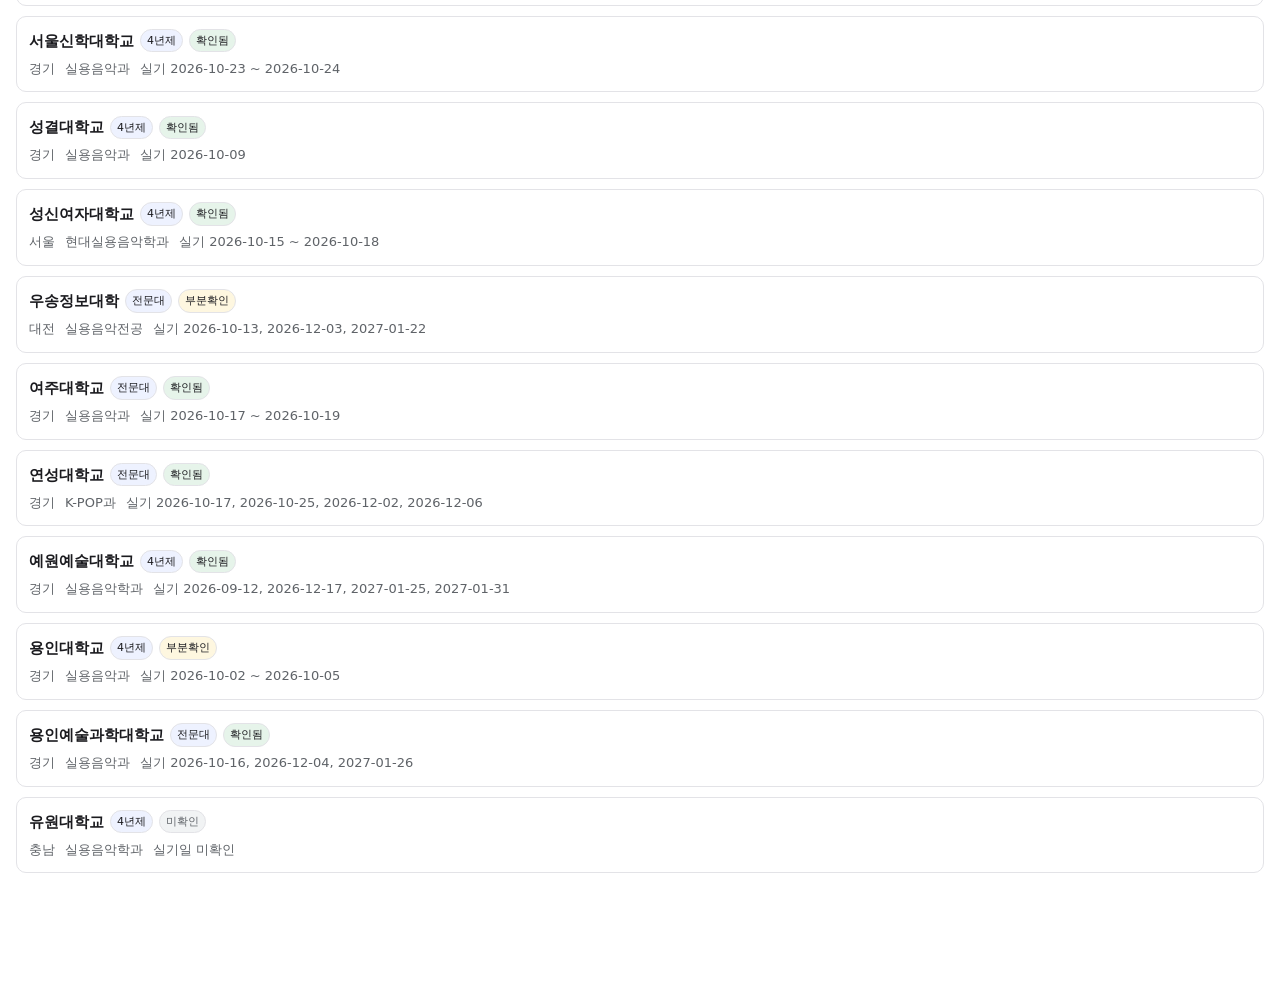
==== commit 047ecdf4: "feat: PWA 전환 — 홈 화면에 앱처럼 설치 가능하게 만듦 manifest.json(아이콘 4종·테마색·standalone 모드)과 서비스워커를 추가했다. 서비스워커는 앱 셸" ====
--- a/index.html
+++ b/index.html
@@ -7,6 +7,15 @@
   <link rel="stylesheet" href="css/style.css">
   <link rel="preconnect" href="https://fonts.gstatic.com" crossorigin>
   <link rel="stylesheet" href="https://fonts.googleapis.com/css2?family=Noto+Music&display=swap">
+
+  <link rel="manifest" href="manifest.json">
+  <meta name="theme-color" content="#2b5cd9">
+  <link rel="icon" href="icons/favicon-32.png" sizes="32x32">
+  <link rel="apple-touch-icon" href="icons/icon-192.png">
+  <meta name="mobile-web-app-capable" content="yes">
+  <meta name="apple-mobile-web-app-capable" content="yes">
+  <meta name="apple-mobile-web-app-status-bar-style" content="default">
+  <meta name="apple-mobile-web-app-title" content="실용음악 요강">
 </head>
 <body>
   <header>
@@ -38,5 +47,15 @@
   <script src="js/ui/sightreading.js"></script>
   <script src="js/app.js"></script>
   <script>PM.app.start();</script>
+  <script>
+    // 서비스워커 등록은 index.html이 완전히 뜬 뒤에 걸어서, 등록
+    // 과정 자체가 첫 화면 로딩을 늦추지 않게 한다. GitHub Pages는 HTTPS라
+    // 서비스워커 등록 조건(보안 컨텍스트)을 이미 만족한다.
+    if ('serviceWorker' in navigator) {
+      window.addEventListener('load', function () {
+        navigator.serviceWorker.register('service-worker.js').catch(function () {});
+      });
+    }
+  </script>
 </body>
 </html>
